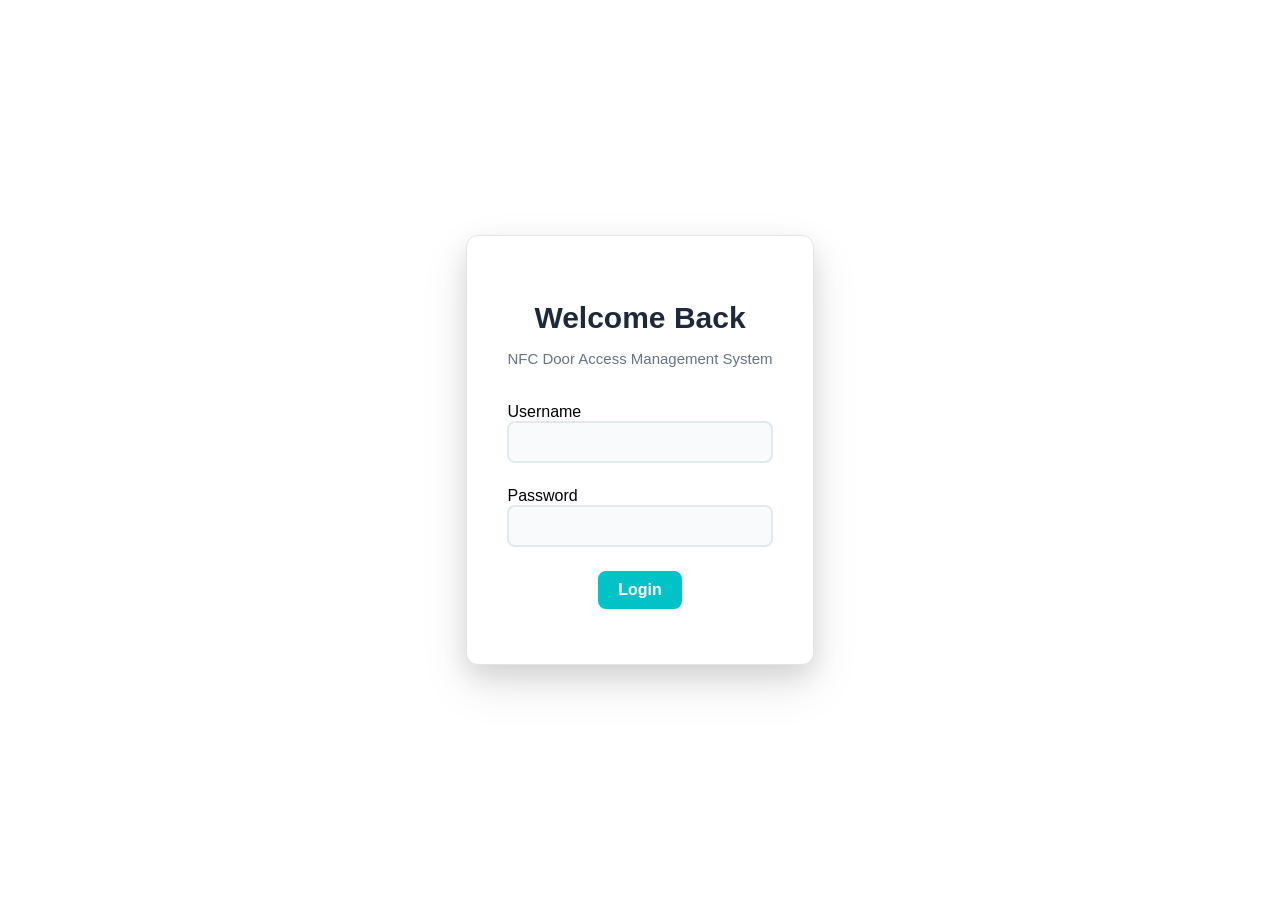
==== frontend/index.html @ c4570741 "add login page" ====
<!DOCTYPE html>
<html lang="en">
<head>
    <meta charset="UTF-8">
    <meta name="viewport" content="width=device-width, initial-scale=1.0">
    <title>Login Page</title>
    <link rel="stylesheet" href="css/login.css">
</head>
<body>
    <div class="login-container">
        <div class="login-card">
            <div class="login-header">
                <h2>Welcome Back</h2>
                <p>NFC Door Access Management System</p>
            </div>
            <form class="login-form" id="loginForm">
                <div class="form-group">
                    <label for="username">Username</label>
                    <input type="text" id="username" required>
                </div>
                <div class="form-group">
                    <label for="password">Password</label>
                    <input type="password" id="password" required>
                </div>
                <button class="login-btn" type="submit">Login</button>
                <p id="error-msg"></p>
            </form>
        </div> 
    </div>
    <script src="js/login.js"></script>
</body>
</html>
---- frontend/css/login.css ----
body {
    font-family: 'Segoe UI', Tahoma, Geneva, Verdana, sans-serif;
    margin: 0;
    padding: 0;
}

.login-container {
    display: flex;
    align-items: center;
    justify-content: center;
    height: 100vh;
}

.login-card {
    background-color: #ffffff;
    border: 1px solid #e1e5e9;
    border-radius: 12px;
    padding: 40px;
    box-shadow:  
        0 10px 25px rgba(0, 0, 0, 0.1),
        0 20px 48px rgba(0, 0, 0, 0.1);
}

.login-header {
    text-align: center;
    margin-bottom: 36px;
}

.login-header h2 {
    color: #1e293b;
    font-size: 1.875rem;
    margin-bottom: 8px;
}

.login-card p {
    text-align: center;
    color: #64748b;
    font-size: 15px;
    font-weight: 400;
}

.form-group {
    margin-bottom: 24px;
    display: flex;
    flex-direction: column;
}

.form-group label {
    font-size: 16px;
    font-weight: 400;
}

.form-group input {
    background-color: #f8fafc;
    border: 2px solid #e2e8f0;
    border-radius: 8px;
    padding: 10px;
    color: #1e293b;
    font-size: 16px;
    font-weight: 400;
}

.login-btn {
    background-color: #00c2c7;
    color: white;
    border: none;
    border-radius: 8px;
    padding: 10px 20px;
    font-size: 16px;
    font-weight: 600;
    display: block;
    margin: 0 auto;
}

.login-btn:hover {
    background-color: #17a2b8;
}

.login-btn:active {
    background-color: #00c2c7;
}
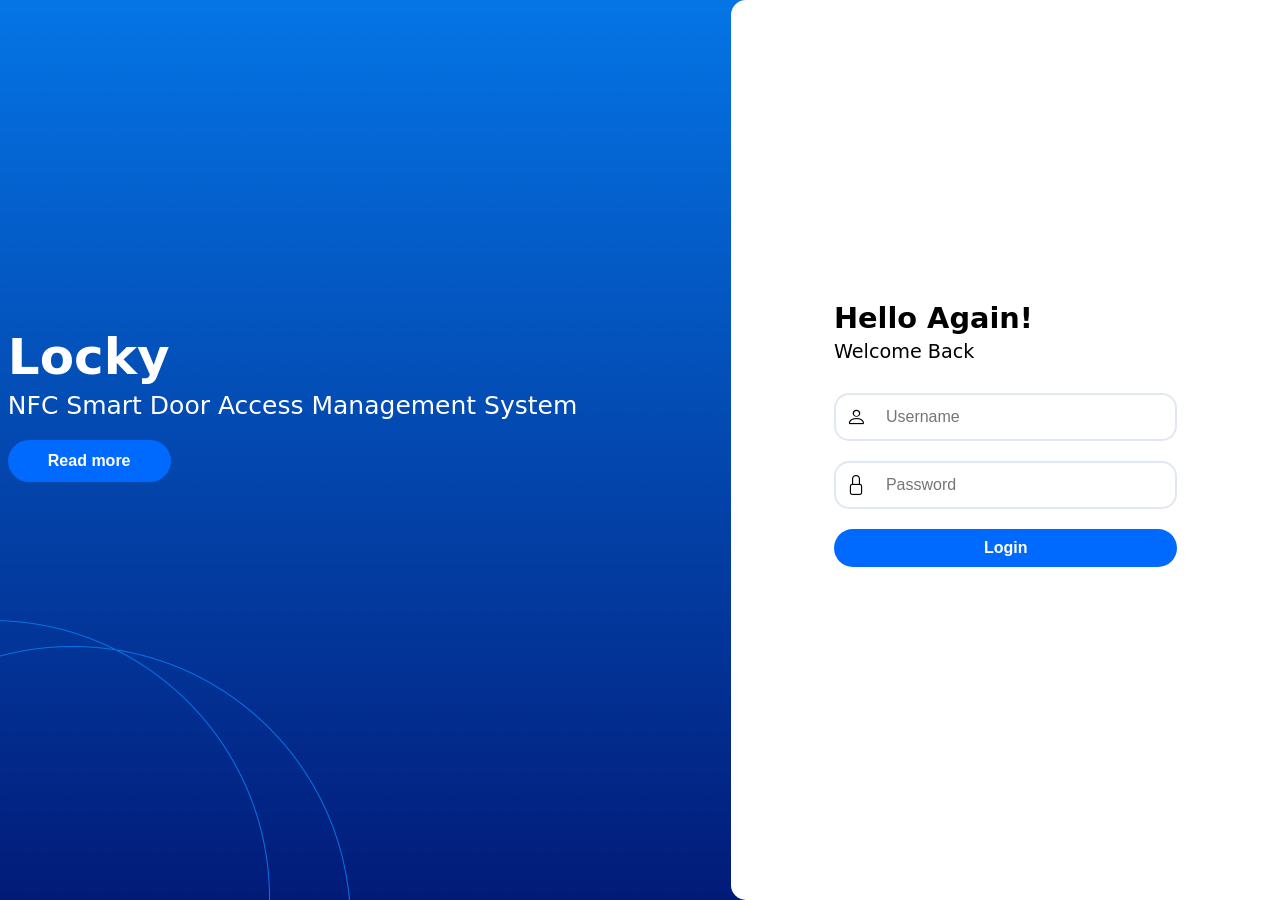
==== commit 9e79f2cd: "add login css config" ====
--- a/frontend/index.html
+++ b/frontend/index.html
@@ -5,27 +5,39 @@
     <meta name="viewport" content="width=device-width, initial-scale=1.0">
     <title>Login Page</title>
     <link rel="stylesheet" href="css/login.css">
+    <link rel="stylesheet" href="https://cdn.jsdelivr.net/npm/bootstrap-icons@1.13.1/font/bootstrap-icons.css">
 </head>
 <body>
     <div class="login-container">
+        <div class="header-container">
+            <div class="login-header">
+                    <h2>Locky</h2>
+                    <p>NFC Smart Door Access Management System</p>
+                    <button class="info-btn" type="submit">Read more</button>
+            </div>
+            
+        </div>
+        <div class="card-container">
         <div class="login-card">
-            <div class="login-header">
-                <h2>Welcome Back</h2>
-                <p>NFC Door Access Management System</p>
-            </div>
             <form class="login-form" id="loginForm">
-                <div class="form-group">
-                    <label for="username">Username</label>
-                    <input type="text" id="username" required>
+                <div class="card-header">
+                    <h2>Hello Again!</h2>
+                    <p>Welcome Back</p>
                 </div>
                 <div class="form-group">
-                    <label for="password">Password</label>
-                    <input type="password" id="password" required>
+                    <i class="bi bi-person"></i>
+                    <input type="text" id="username" placeholder="Username" required>
+                </div>
+                <div class="form-group">
+                    <i class="bi bi-lock"></i>
+                    <input type="password" id="password" placeholder="Password" required>
                 </div>
                 <button class="login-btn" type="submit">Login</button>
-                <p id="error-msg"></p>
             </form>
         </div> 
+        <p id="error-msg"></p>
+        </div>
+        
     </div>
     <script src="js/login.js"></script>
 </body>
--- a/frontend/css/login.css
+++ b/frontend/css/login.css
@@ -1,82 +1,145 @@
 body {
-    font-family: 'Segoe UI', Tahoma, Geneva, Verdana, sans-serif;
+    font-family:system-ui,-apple-system,sans-serif;
     margin: 0;
     padding: 0;
+    background-image: url(/frontend/images/loginwallpaper.png);
+    background-size: cover;
+    background-repeat: no-repeat;
+    background-position: center;
 }
 
 .login-container {
     display: flex;
-    align-items: center;
-    justify-content: center;
     height: 100vh;
 }
 
-.login-card {
-    background-color: #ffffff;
-    border: 1px solid #e1e5e9;
-    border-radius: 12px;
-    padding: 40px;
-    box-shadow:  
-        0 10px 25px rgba(0, 0, 0, 0.1),
-        0 20px 48px rgba(0, 0, 0, 0.1);
+/* Header */
+.header-container {
+    width:60%;
+    display: flex;
+    flex-direction: column;
+    align-items: center;
+    justify-content: center;
 }
 
 .login-header {
-    text-align: center;
-    margin-bottom: 36px;
+    margin-bottom: 18%;
+    margin-right: 20%;
+
 }
 
-.login-header h2 {
-    color: #1e293b;
-    font-size: 1.875rem;
-    margin-bottom: 8px;
+.login-header h2{
+    margin-bottom: 5px;
+    display: flex;
+    align-items: center;
+    color: #ffffff;
+    font-size: 50px;
+    font-weight: bold;
 }
 
-.login-card p {
+.login-header p {
+    margin: 0;
     text-align: center;
-    color: #64748b;
-    font-size: 15px;
+    color: #ffffff;
+    font-size: 25px;
     font-weight: 400;
 }
 
-.form-group {
-    margin-bottom: 24px;
-    display: flex;
-    flex-direction: column;
+.info-btn {
+    align-self: flex;
+    margin-top: 20px;
 }
 
-.form-group label {
+
+.info-btn {
+    padding: 12px 40px;
     font-size: 16px;
-    font-weight: 400;
+    border-radius: 30px;
+    border: none;
+    background-color: #006aff;
+    color: white;
+    cursor: pointer;
+    font-weight: bold;
+}
+
+.info-btn:hover {
+    background-color: white;
+    color: #9ca3af;
+}
+
+/* Login card container */
+.card-container {
+    width: 45%;
+    display: flex;
+    flex-direction:column;
+    align-items: center;
+    justify-content: center;
+    background-color: white;
+    border-radius: 15px;
+}
+
+.card-header {
+    font-size: larger;
+    margin-bottom: 30px;
+}
+
+.card-header h2 {
+    margin: 0;
+}
+
+.card-header p {
+    margin-top: 5px;
+}
+
+.form-group {
+    margin-bottom: 20px;
+    display: flex;
+    flex-direction: row;
+    align-items: center;
+    border: 2px solid #e2e8f0;
+    border-radius: 15px;
+    
+}
+
+.form-group i {
+    font-size: 20px;
+    font-weight: bold;
+    margin: 10px;
 }
 
 .form-group input {
-    background-color: #f8fafc;
-    border: 2px solid #e2e8f0;
-    border-radius: 8px;
+    border: none;
     padding: 10px;
     color: #1e293b;
     font-size: 16px;
     font-weight: 400;
 }
 
+.form-group input:focus {
+    outline: none;
+    box-shadow: none;
+}
+
+
 .login-btn {
-    background-color: #00c2c7;
-    color: white;
     border: none;
-    border-radius: 8px;
-    padding: 10px 20px;
     font-size: 16px;
     font-weight: 600;
     display: block;
     margin: 0 auto;
+    border-radius: 30px;
+    padding: 10px 150px;
+    background-color: #006aff;
+    color: white;
+    cursor: pointer;
+    font-weight: bold;
+    
 }
 
 .login-btn:hover {
-    background-color: #17a2b8;
+    background-color: #0053cc;
 }
 
 .login-btn:active {
-    background-color: #00c2c7;
+    background-color: #003d99;
 }
-
